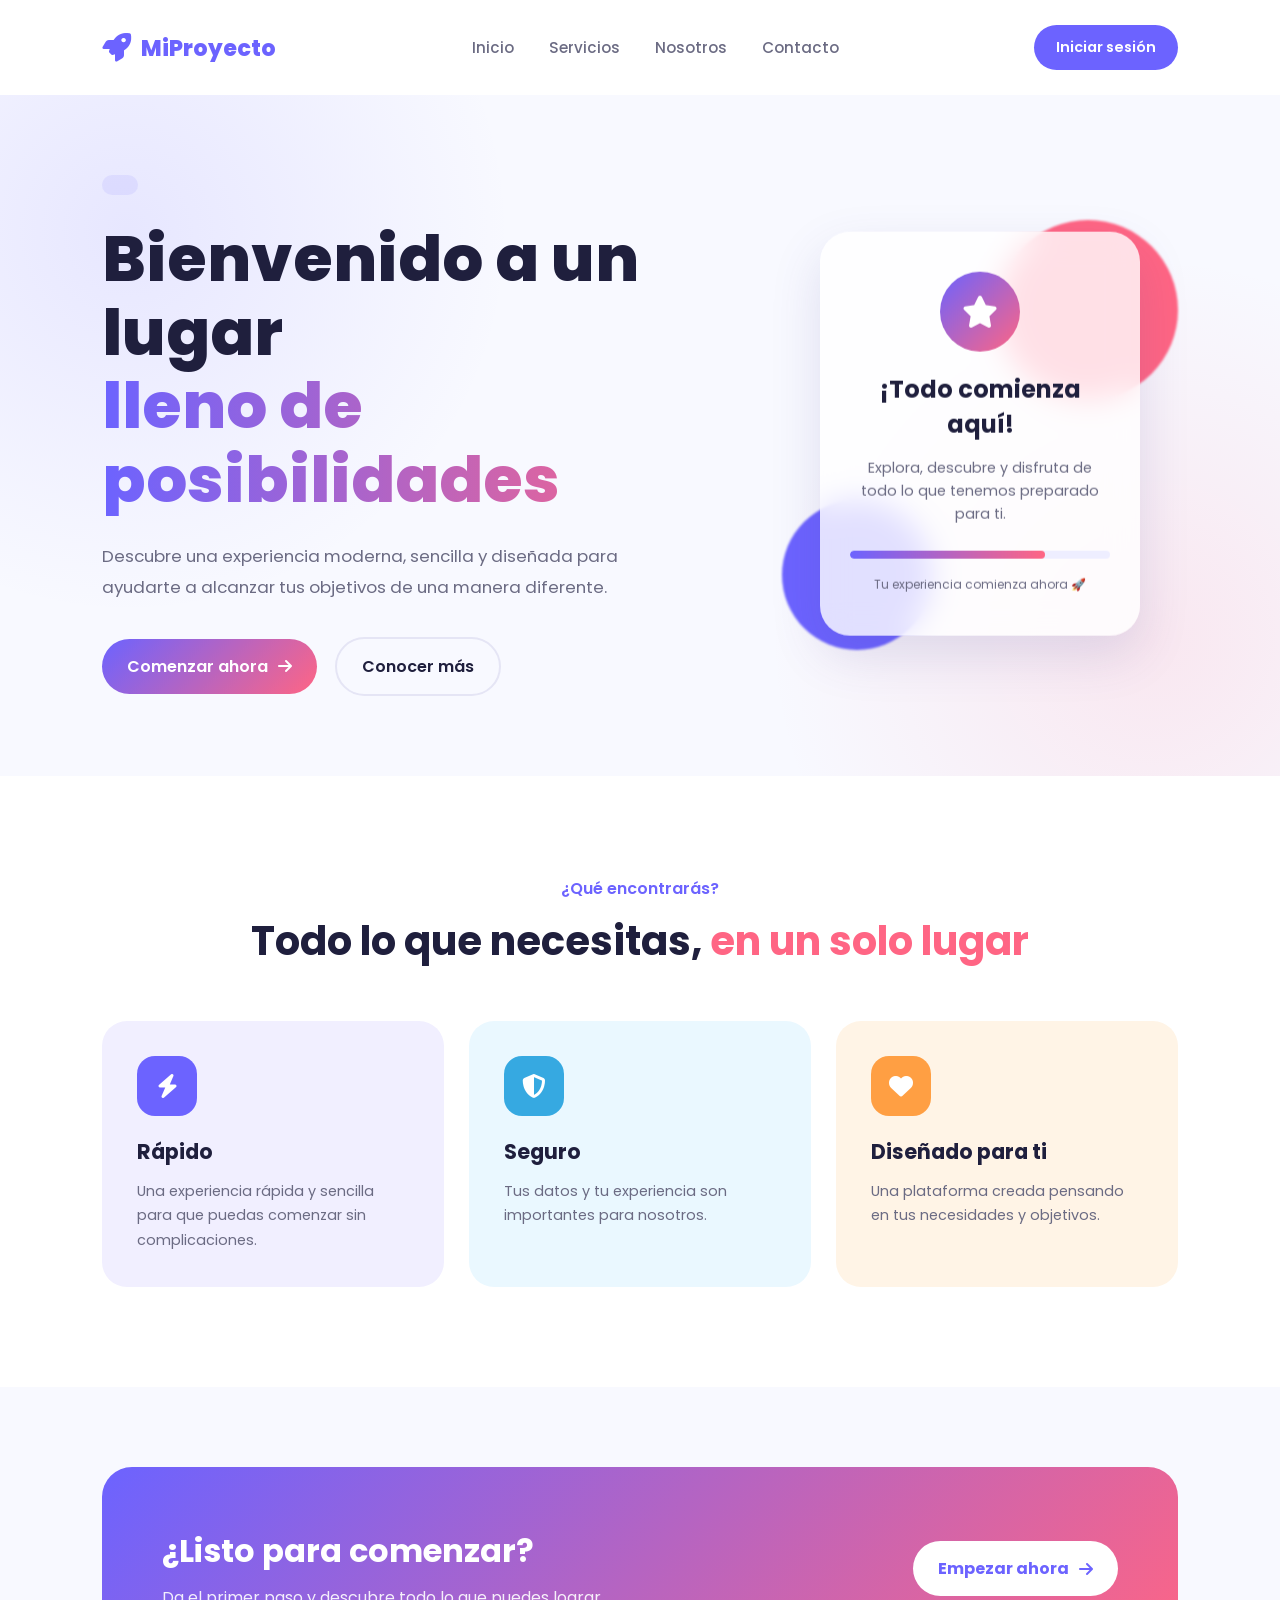
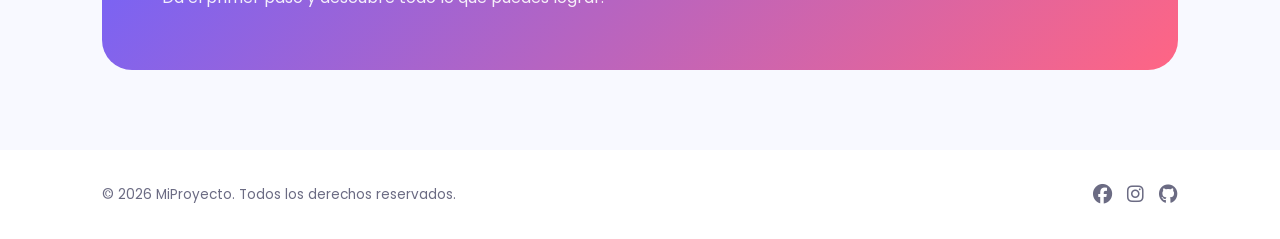
==== public/index.html @ b110fc16 "[Feature] Agrega version v1.0 de servidor web con python" ====
<!DOCTYPE html>
<html lang="es">
<head>
    <meta charset="UTF-8">
    <meta name="viewport" content="width=device-width, initial-scale=1.0">

    <title>Bienvenido</title>

    <!-- Google Fonts -->
    <link rel="preconnect" href="https://fonts.googleapis.com">
    <link rel="preconnect" href="https://fonts.gstatic.com" crossorigin>
    <link href="https://fonts.googleapis.com/css2?family=Poppins:wght@300;400;500;600;700;800&display=swap" rel="stylesheet">

    <!-- Font Awesome -->
    <link rel="stylesheet" href="https://cdnjs.cloudflare.com/ajax/libs/font-awesome/6.5.2/css/all.min.css">

    <!-- CSS -->
    <link rel="stylesheet" href="style.css">
    
</head>

<body>

    <!-- Barra de navegación -->
    <header class="navbar">

        <a href="#" class="logo">
            <i class="fa-solid fa-rocket"></i>
            MiProyecto
        </a>

        <nav class="nav-links">
            <a href="#inicio">Inicio</a>
            <a href="#servicios">Servicios</a>
            <a href="#nosotros">Nosotros</a>
            <a href="#contacto">Contacto</a>
        </nav>

        <a href="#" class="btn-login">
            Iniciar sesión
        </a>

    </header>


    <!-- Sección principal -->
    <main id="inicio" class="hero">

        <div class="hero-content">

            <span class="welcome-text">
                <i class="fa-solid fa-hand-sparkles"></i>
                ¡Hola! Nos alegra tenerte aquí
            </span>

            <h1>
                Bienvenido a un lugar
                <span>lleno de posibilidades</span>
            </h1>

            <p>
                Descubre una experiencia moderna, sencilla y diseñada para ayudarte
                a alcanzar tus objetivos de una manera diferente.
            </p>

            <div class="hero-buttons">

                <a href="#servicios" class="btn-primary">
                    Comenzar ahora
                    <i class="fa-solid fa-arrow-right"></i>
                </a>

                <a href="#nosotros" class="btn-secondary">
                    Conocer más
                </a>

            </div>

        </div>


        <!-- Tarjeta visual -->
        <div class="hero-card">

            <div class="card-circle circle-one"></div>
            <div class="card-circle circle-two"></div>

            <div class="welcome-card">

                <div class="icon-container">
                    <i class="fa-solid fa-star"></i>
                </div>

                <h2>¡Todo comienza aquí!</h2>

                <p>
                    Explora, descubre y disfruta de todo lo que tenemos preparado para ti.
                </p>

                <div class="progress-container">
                    <div class="progress-bar"></div>
                </div>

                <span class="progress-text">
                    Tu experiencia comienza ahora 🚀
                </span>

            </div>

        </div>

    </main>


    <!-- Sección de características -->
    <section id="servicios" class="features-section">

        <div class="section-title">

            <span>¿Qué encontrarás?</span>

            <h2>
                Todo lo que necesitas,
                <strong>en un solo lugar</strong>
            </h2>

        </div>


        <div class="features-container">

            <article class="feature-card purple">

                <div class="feature-icon">
                    <i class="fa-solid fa-bolt"></i>
                </div>

                <h3>Rápido</h3>

                <p>
                    Una experiencia rápida y sencilla para que puedas comenzar sin complicaciones.
                </p>

            </article>


            <article class="feature-card blue">

                <div class="feature-icon">
                    <i class="fa-solid fa-shield-halved"></i>
                </div>

                <h3>Seguro</h3>

                <p>
                    Tus datos y tu experiencia son importantes para nosotros.
                </p>

            </article>


            <article class="feature-card orange">

                <div class="feature-icon">
                    <i class="fa-solid fa-heart"></i>
                </div>

                <h3>Diseñado para ti</h3>

                <p>
                    Una plataforma creada pensando en tus necesidades y objetivos.
                </p>

            </article>

        </div>

    </section>


    <!-- Sección final -->
    <section id="nosotros" class="cta-section">

        <div>

            <h2>
                ¿Listo para comenzar?
            </h2>

            <p>
                Da el primer paso y descubre todo lo que puedes lograr.
            </p>

        </div>

        <a href="#" class="btn-cta">
            Empezar ahora
            <i class="fa-solid fa-arrow-right"></i>
        </a>

    </section>


    <!-- Footer -->
    <footer id="contacto">

        <p>
            © 2026 MiProyecto. Todos los derechos reservados.
        </p>

        <div class="social-links">

            <a href="#">
                <i class="fa-brands fa-facebook"></i>
            </a>

            <a href="#">
                <i class="fa-brands fa-instagram"></i>
            </a>

            <a href="#">
                <i class="fa-brands fa-github"></i>
            </a>

        </div>

    </footer>
    <script src="script.js"></script>
</body>
</html>
---- public/style.css ----
/* VARIABLES */

:root {

    --color-primary: #6c63ff;
    --color-secondary: #ff6584;
    --color-blue: #36a9e1;
    --color-orange: #ff9f43;

    --color-dark: #1f1f3d;
    --color-text: #6b6b83;
    --color-light: #f8f9ff;
    --color-white: #ffffff;

    --shadow: 0 20px 50px rgba(75, 70, 150, 0.15);

}


   /* RESET */

* {

    margin: 0;
    padding: 0;

    box-sizing: border-box;

}


html {

    scroll-behavior: smooth;

}


body {

    font-family: "Poppins", sans-serif;

    background: var(--color-light);

    color: var(--color-dark);

}


    /* NAVBAR */

.navbar {

    width: 100%;

    padding: 25px 8%;

    display: flex;

    align-items: center;

    justify-content: space-between;

    background: var(--color-white);

}


.logo {

    display: flex;

    align-items: center;

    gap: 10px;

    color: var(--color-primary);

    font-size: 1.4rem;

    font-weight: 800;

    text-decoration: none;

}


.logo i {

    font-size: 1.8rem;

}


.nav-links {

    display: flex;

    gap: 35px;

}


.nav-links a {

    color: var(--color-text);

    text-decoration: none;

    font-size: 0.95rem;

    font-weight: 500;

    transition: 0.3s;

}


.nav-links a:hover {

    color: var(--color-primary);

}


.btn-login {

    padding: 12px 22px;

    border-radius: 30px;

    background: var(--color-primary);

    color: var(--color-white);

    text-decoration: none;

    font-size: 0.9rem;

    font-weight: 600;

    transition: 0.3s;

}


.btn-login:hover {

    transform: translateY(-3px);

    box-shadow: 0 10px 20px rgba(108, 99, 255, 0.3);

}



   /* HERO */


.hero {

    min-height: 650px;

    padding: 80px 8%;

    display: flex;

    align-items: center;

    justify-content: space-between;

    gap: 80px;

    overflow: hidden;

    background:

        radial-gradient(
            circle at 10% 20%,
            rgba(108, 99, 255, 0.12),
            transparent 30%
        ),

        radial-gradient(
            circle at 90% 80%,
            rgba(255, 101, 132, 0.12),
            transparent 30%
        );

}


.hero-content {

    max-width: 600px;

}


.welcome-text {

    display: inline-block;

    margin-bottom: 20px;

    padding: 10px 18px;

    border-radius: 30px;

    color: var(--color-primary);

    background: rgba(108, 99, 255, 0.1);

    font-size: 0.9rem;

    font-weight: 600;

}


.welcome-text i {

    margin-right: 8px;

}


.hero h1 {

    margin-bottom: 25px;

    font-size: clamp(2.5rem, 5vw, 4.5rem);

    line-height: 1.15;

    font-weight: 800;

}


.hero h1 span {

    display: block;

    background: linear-gradient(
        90deg,
        var(--color-primary),
        var(--color-secondary)
    );

    -webkit-background-clip: text;

    -webkit-text-fill-color: transparent;

}


.hero p {

    max-width: 550px;

    margin-bottom: 35px;

    color: var(--color-text);

    font-size: 1.05rem;

    line-height: 1.8;

}



   /* BUTTONS */


.hero-buttons {

    display: flex;

    align-items: center;

    gap: 18px;

}


.btn-primary,
.btn-secondary {

    display: inline-flex;

    align-items: center;

    gap: 10px;

    padding: 15px 25px;

    border-radius: 30px;

    text-decoration: none;

    font-weight: 600;

    transition: 0.3s;

}


.btn-primary {

    color: var(--color-white);

    background: linear-gradient(
        135deg,
        var(--color-primary),
        var(--color-secondary)
    );

}


.btn-primary:hover {

    transform: translateY(-5px);

    box-shadow: 0 15px 25px rgba(108, 99, 255, 0.3);

}


.btn-secondary {

    color: var(--color-dark);

    border: 2px solid #e5e5f5;

}


.btn-secondary:hover {

    background: var(--color-white);

    transform: translateY(-5px);

}



   /* HERO CARD */


.hero-card {

    position: relative;

    width: 430px;

    height: 430px;

    display: flex;

    align-items: center;

    justify-content: center;

}


.welcome-card {

    position: relative;

    z-index: 2;

    width: 320px;

    padding: 40px 30px;

    text-align: center;

    border-radius: 30px;

    background: rgba(255, 255, 255, 0.8);

    backdrop-filter: blur(15px);

    box-shadow: var(--shadow);

}


.icon-container {

    width: 80px;

    height: 80px;

    margin: 0 auto 20px;

    display: flex;

    align-items: center;

    justify-content: center;

    border-radius: 50%;

    color: var(--color-white);

    font-size: 2rem;

    background: linear-gradient(
        135deg,
        var(--color-primary),
        var(--color-secondary)
    );

}


.welcome-card h2 {

    margin-bottom: 15px;

    font-size: 1.5rem;

}


.welcome-card p {

    margin-bottom: 25px;

    color: var(--color-text);

    font-size: 0.9rem;

    line-height: 1.6;

}


.progress-container {

    width: 100%;

    height: 8px;

    margin-bottom: 12px;

    overflow: hidden;

    border-radius: 20px;

    background: #eeeeff;

}


.progress-bar {

    width: 75%;

    height: 100%;

    border-radius: 20px;

    background: linear-gradient(
        90deg,
        var(--color-primary),
        var(--color-secondary)
    );

}


.progress-text {

    color: var(--color-text);

    font-size: 0.75rem;

}


.card-circle {

    position: absolute;

    border-radius: 50%;

    filter: blur(1px);

}


.circle-one {

    width: 180px;

    height: 180px;

    top: 0;

    right: 0;

    background: #ff6584;

}


.circle-two {

    width: 150px;

    height: 150px;

    bottom: 0;

    left: 0;

    background: #6c63ff;

}



   /* FEATURES */


.features-section {

    padding: 100px 8%;

    background: var(--color-white);

}


.section-title {

    margin-bottom: 50px;

    text-align: center;

}


.section-title span {

    color: var(--color-primary);

    font-weight: 600;

}


.section-title h2 {

    margin-top: 10px;

    font-size: 2.5rem;

}


.section-title strong {

    color: var(--color-secondary);

}


.features-container {

    display: grid;

    grid-template-columns: repeat(3, 1fr);

    gap: 25px;

}


.feature-card {

    padding: 35px;

    border-radius: 25px;

    transition: 0.3s;

}


.feature-card:hover {

    transform: translateY(-10px);

}


.feature-card.purple {

    background: #f1efff;

}


.feature-card.blue {

    background: #eaf8ff;

}


.feature-card.orange {

    background: #fff4e6;

}


.feature-icon {

    width: 60px;

    height: 60px;

    margin-bottom: 20px;

    display: flex;

    align-items: center;

    justify-content: center;

    border-radius: 18px;

    color: var(--color-white);

    font-size: 1.5rem;

}


.purple .feature-icon {

    background: var(--color-primary);

}


.blue .feature-icon {

    background: var(--color-blue);

}


.orange .feature-icon {

    background: var(--color-orange);

}


.feature-card h3 {

    margin-bottom: 12px;

    font-size: 1.3rem;

}


.feature-card p {

    color: var(--color-text);

    line-height: 1.7;

    font-size: 0.9rem;

}



   /* CTA */


.cta-section {

    margin: 80px 8%;

    padding: 60px;

    display: flex;

    align-items: center;

    justify-content: space-between;

    gap: 30px;

    border-radius: 30px;

    color: var(--color-white);

    background: linear-gradient(
        135deg,
        var(--color-primary),
        var(--color-secondary)
    );

}


.cta-section h2 {

    margin-bottom: 10px;

    font-size: 2rem;

}


.cta-section p {

    opacity: 0.9;

}


.btn-cta {

    padding: 15px 25px;

    display: inline-flex;

    align-items: center;

    gap: 10px;

    border-radius: 30px;

    color: var(--color-primary);

    background: var(--color-white);

    text-decoration: none;

    font-weight: 700;

    transition: 0.3s;

}


.btn-cta:hover {

    transform: scale(1.05);

}



   /* FOOTER */


footer {

    padding: 30px 8%;

    display: flex;

    align-items: center;

    justify-content: space-between;

    color: var(--color-text);

    background: var(--color-white);

    font-size: 0.85rem;

}


.social-links {

    display: flex;

    gap: 15px;

}


.social-links a {

    color: var(--color-text);

    font-size: 1.2rem;

    transition: 0.3s;

}


.social-links a:hover {

    color: var(--color-primary);

}



   /* RESPONSIVE */


@media (max-width: 900px) {

    .nav-links {

        display: none;

    }


    .hero {

        flex-direction: column;

        text-align: center;

        padding-top: 60px;

    }


    .hero p {

        margin-left: auto;

        margin-right: auto;

    }


    .hero-buttons {

        justify-content: center;

    }


    .features-container {

        grid-template-columns: 1fr;

    }


    .cta-section {

        flex-direction: column;

        text-align: center;

    }

}


@media (max-width: 600px) {

    .navbar {

        padding: 20px;

    }


    .btn-login {

        display: none;

    }


    .hero {

        padding: 60px 20px;

    }


    .hero-card {

        width: 100%;

        height: 380px;

    }


    .welcome-card {

        width: 290px;

    }


    .features-section {

        padding: 70px 20px;

    }


    .section-title h2 {

        font-size: 2rem;

    }


    .cta-section {

        margin: 50px 20px;

        padding: 40px 25px;

    }


    footer {

        flex-direction: column;

        gap: 20px;

        text-align: center;

    }

}


   /* ANIMACIONES AL HACER SCROLL */


.hidden {

    opacity: 0;

    transform: translateY(50px);

    transition: all 0.8s ease;

}


.show {

    opacity: 1;

    transform: translateY(0);

}



   /* BOTÓN VOLVER ARRIBA */


.back-to-top {

    position: fixed;

    right: 25px;

    bottom: 25px;

    width: 50px;

    height: 50px;

    display: flex;

    align-items: center;

    justify-content: center;

    border: none;

    border-radius: 50%;

    color: white;

    background: linear-gradient(
        135deg,
        #6c63ff,
        #ff6584
    );

    font-size: 1.2rem;

    cursor: pointer;

    opacity: 0;

    visibility: hidden;

    transform: translateY(20px);

    transition: 0.3s;

    z-index: 1000;

}


.back-to-top.active {

    opacity: 1;

    visibility: visible;

    transform: translateY(0);

}


.back-to-top:hover {

    transform: translateY(-5px);

    box-shadow: 0 10px 25px rgba(108, 99, 255, 0.4);

}
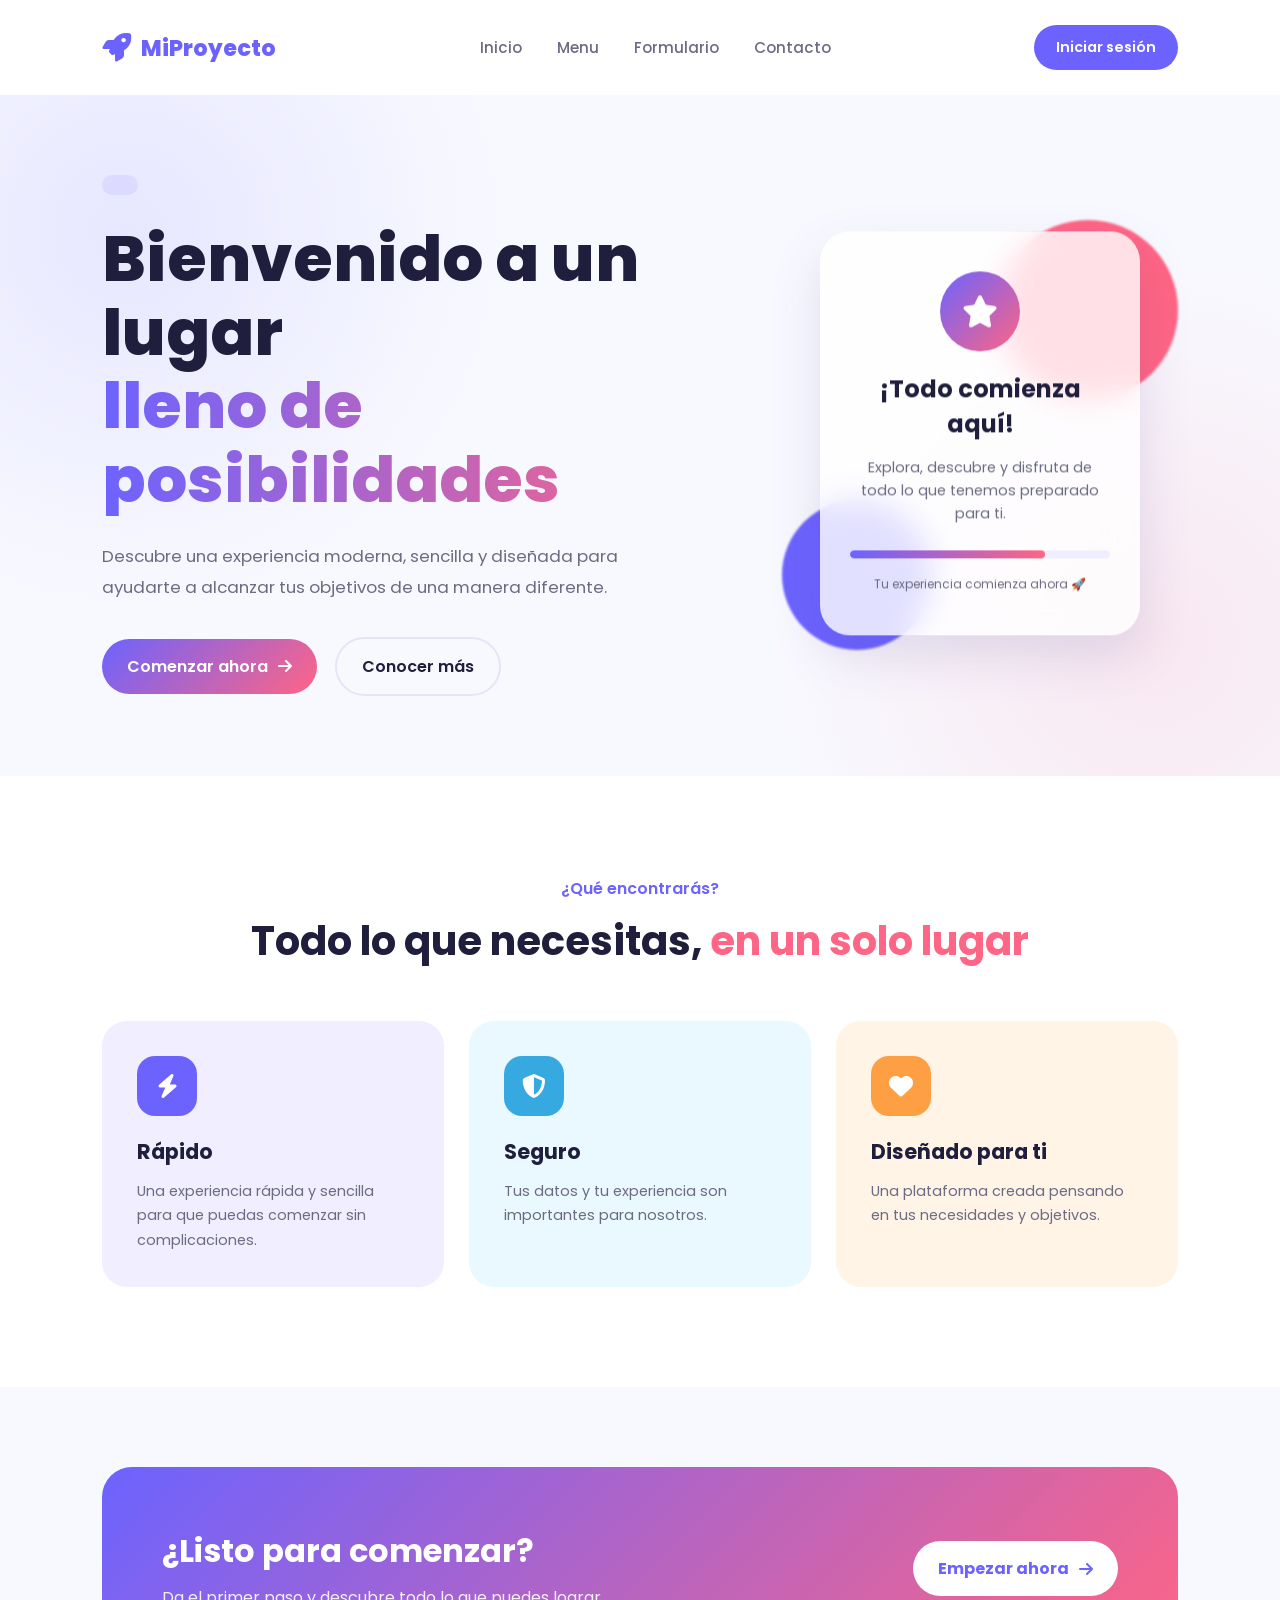
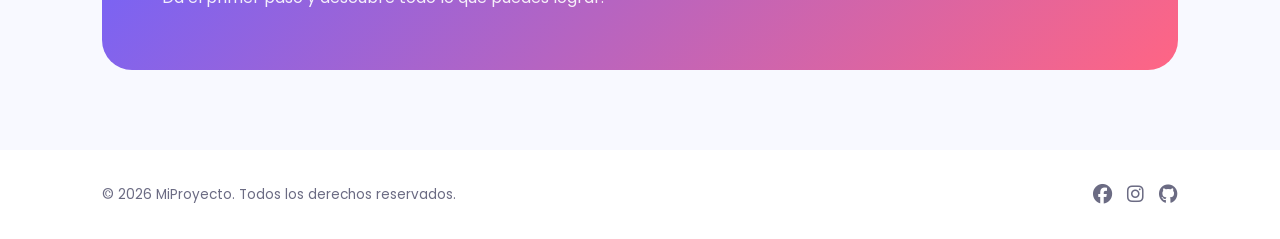
==== commit a5c80e91: "Version 1.0 framework" ====
--- a/public/index.html
+++ b/public/index.html
@@ -15,7 +15,7 @@
     <link rel="stylesheet" href="https://cdnjs.cloudflare.com/ajax/libs/font-awesome/6.5.2/css/all.min.css">
 
     <!-- CSS -->
-    <link rel="stylesheet" href="style.css">
+    <link rel="stylesheet" href="css/style.css">
     
 </head>
 
@@ -31,8 +31,8 @@
 
         <nav class="nav-links">
             <a href="#inicio">Inicio</a>
-            <a href="#servicios">Servicios</a>
-            <a href="#nosotros">Nosotros</a>
+            <a href="menu.html">Menu</a>
+            <a href="post.html">Formulario</a>
             <a href="#contacto">Contacto</a>
         </nav>
 
@@ -225,6 +225,6 @@
         </div>
 
     </footer>
-    <script src="script.js"></script>
+    <script src="js/script.js"></script>
 </body>
 </html>
--- a/public/css/style.css
+++ b/public/css/style.css
@@ -0,0 +1,1043 @@
+   /* VARIABLES */
+
+:root {
+
+    --color-primary: #6c63ff;
+    --color-secondary: #ff6584;
+    --color-blue: #36a9e1;
+    --color-orange: #ff9f43;
+
+    --color-dark: #1f1f3d;
+    --color-text: #6b6b83;
+    --color-light: #f8f9ff;
+    --color-white: #ffffff;
+
+    --shadow: 0 20px 50px rgba(75, 70, 150, 0.15);
+
+}
+
+
+   /* RESET */
+
+* {
+
+    margin: 0;
+    padding: 0;
+
+    box-sizing: border-box;
+
+}
+
+
+html {
+
+    scroll-behavior: smooth;
+
+}
+
+
+body {
+
+    font-family: "Poppins", sans-serif;
+
+    background: var(--color-light);
+
+    color: var(--color-dark);
+
+}
+
+
+    /* NAVBAR */
+
+.navbar {
+
+    width: 100%;
+
+    padding: 25px 8%;
+
+    display: flex;
+
+    align-items: center;
+
+    justify-content: space-between;
+
+    background: var(--color-white);
+
+}
+
+
+.logo {
+
+    display: flex;
+
+    align-items: center;
+
+    gap: 10px;
+
+    color: var(--color-primary);
+
+    font-size: 1.4rem;
+
+    font-weight: 800;
+
+    text-decoration: none;
+
+}
+
+
+.logo i {
+
+    font-size: 1.8rem;
+
+}
+
+
+.nav-links {
+
+    display: flex;
+
+    gap: 35px;
+
+}
+
+
+.nav-links a {
+
+    color: var(--color-text);
+
+    text-decoration: none;
+
+    font-size: 0.95rem;
+
+    font-weight: 500;
+
+    transition: 0.3s;
+
+}
+
+
+.nav-links a:hover {
+
+    color: var(--color-primary);
+
+}
+
+
+.btn-login {
+
+    padding: 12px 22px;
+
+    border-radius: 30px;
+
+    background: var(--color-primary);
+
+    color: var(--color-white);
+
+    text-decoration: none;
+
+    font-size: 0.9rem;
+
+    font-weight: 600;
+
+    transition: 0.3s;
+
+}
+
+
+.btn-login:hover {
+
+    transform: translateY(-3px);
+
+    box-shadow: 0 10px 20px rgba(108, 99, 255, 0.3);
+
+}
+
+
+
+   /* HERO */
+
+
+.hero {
+
+    min-height: 650px;
+
+    padding: 80px 8%;
+
+    display: flex;
+
+    align-items: center;
+
+    justify-content: space-between;
+
+    gap: 80px;
+
+    overflow: hidden;
+
+    background:
+
+        radial-gradient(
+            circle at 10% 20%,
+            rgba(108, 99, 255, 0.12),
+            transparent 30%
+        ),
+
+        radial-gradient(
+            circle at 90% 80%,
+            rgba(255, 101, 132, 0.12),
+            transparent 30%
+        );
+
+}
+
+
+.hero-content {
+
+    max-width: 600px;
+
+}
+
+
+.welcome-text {
+
+    display: inline-block;
+
+    margin-bottom: 20px;
+
+    padding: 10px 18px;
+
+    border-radius: 30px;
+
+    color: var(--color-primary);
+
+    background: rgba(108, 99, 255, 0.1);
+
+    font-size: 0.9rem;
+
+    font-weight: 600;
+
+}
+
+
+.welcome-text i {
+
+    margin-right: 8px;
+
+}
+
+
+.hero h1 {
+
+    margin-bottom: 25px;
+
+    font-size: clamp(2.5rem, 5vw, 4.5rem);
+
+    line-height: 1.15;
+
+    font-weight: 800;
+
+}
+
+
+.hero h1 span {
+
+    display: block;
+
+    background: linear-gradient(
+        90deg,
+        var(--color-primary),
+        var(--color-secondary)
+    );
+
+    -webkit-background-clip: text;
+
+    -webkit-text-fill-color: transparent;
+
+}
+
+
+.hero p {
+
+    max-width: 550px;
+
+    margin-bottom: 35px;
+
+    color: var(--color-text);
+
+    font-size: 1.05rem;
+
+    line-height: 1.8;
+
+}
+
+
+
+   /* BUTTONS */
+
+
+.hero-buttons {
+
+    display: flex;
+
+    align-items: center;
+
+    gap: 18px;
+
+}
+
+
+.btn-primary,
+.btn-secondary {
+
+    display: inline-flex;
+
+    align-items: center;
+
+    gap: 10px;
+
+    padding: 15px 25px;
+
+    border-radius: 30px;
+
+    text-decoration: none;
+
+    font-weight: 600;
+
+    transition: 0.3s;
+
+}
+
+
+.btn-primary {
+
+    color: var(--color-white);
+
+    background: linear-gradient(
+        135deg,
+        var(--color-primary),
+        var(--color-secondary)
+    );
+
+}
+
+
+.btn-primary:hover {
+
+    transform: translateY(-5px);
+
+    box-shadow: 0 15px 25px rgba(108, 99, 255, 0.3);
+
+}
+
+
+.btn-secondary {
+
+    color: var(--color-dark);
+
+    border: 2px solid #e5e5f5;
+
+}
+
+
+.btn-secondary:hover {
+
+    background: var(--color-white);
+
+    transform: translateY(-5px);
+
+}
+
+
+
+   /* HERO CARD */
+
+
+.hero-card {
+
+    position: relative;
+
+    width: 430px;
+
+    height: 430px;
+
+    display: flex;
+
+    align-items: center;
+
+    justify-content: center;
+
+}
+
+
+.welcome-card {
+
+    position: relative;
+
+    z-index: 2;
+
+    width: 320px;
+
+    padding: 40px 30px;
+
+    text-align: center;
+
+    border-radius: 30px;
+
+    background: rgba(255, 255, 255, 0.8);
+
+    backdrop-filter: blur(15px);
+
+    box-shadow: var(--shadow);
+
+}
+
+
+.icon-container {
+
+    width: 80px;
+
+    height: 80px;
+
+    margin: 0 auto 20px;
+
+    display: flex;
+
+    align-items: center;
+
+    justify-content: center;
+
+    border-radius: 50%;
+
+    color: var(--color-white);
+
+    font-size: 2rem;
+
+    background: linear-gradient(
+        135deg,
+        var(--color-primary),
+        var(--color-secondary)
+    );
+
+}
+
+
+.welcome-card h2 {
+
+    margin-bottom: 15px;
+
+    font-size: 1.5rem;
+
+}
+
+
+.welcome-card p {
+
+    margin-bottom: 25px;
+
+    color: var(--color-text);
+
+    font-size: 0.9rem;
+
+    line-height: 1.6;
+
+}
+
+
+.progress-container {
+
+    width: 100%;
+
+    height: 8px;
+
+    margin-bottom: 12px;
+
+    overflow: hidden;
+
+    border-radius: 20px;
+
+    background: #eeeeff;
+
+}
+
+
+.progress-bar {
+
+    width: 75%;
+
+    height: 100%;
+
+    border-radius: 20px;
+
+    background: linear-gradient(
+        90deg,
+        var(--color-primary),
+        var(--color-secondary)
+    );
+
+}
+
+
+.progress-text {
+
+    color: var(--color-text);
+
+    font-size: 0.75rem;
+
+}
+
+
+.card-circle {
+
+    position: absolute;
+
+    border-radius: 50%;
+
+    filter: blur(1px);
+
+}
+
+
+.circle-one {
+
+    width: 180px;
+
+    height: 180px;
+
+    top: 0;
+
+    right: 0;
+
+    background: #ff6584;
+
+}
+
+
+.circle-two {
+
+    width: 150px;
+
+    height: 150px;
+
+    bottom: 0;
+
+    left: 0;
+
+    background: #6c63ff;
+
+}
+
+
+
+   /* FEATURES */
+
+
+.features-section {
+
+    padding: 100px 8%;
+
+    background: var(--color-white);
+
+}
+
+
+.section-title {
+
+    margin-bottom: 50px;
+
+    text-align: center;
+
+}
+
+
+.section-title span {
+
+    color: var(--color-primary);
+
+    font-weight: 600;
+
+}
+
+
+.section-title h2 {
+
+    margin-top: 10px;
+
+    font-size: 2.5rem;
+
+}
+
+
+.section-title strong {
+
+    color: var(--color-secondary);
+
+}
+
+
+.features-container {
+
+    display: grid;
+
+    grid-template-columns: repeat(3, 1fr);
+
+    gap: 25px;
+
+}
+
+
+.feature-card {
+
+    padding: 35px;
+
+    border-radius: 25px;
+
+    transition: 0.3s;
+
+}
+
+
+.feature-card:hover {
+
+    transform: translateY(-10px);
+
+}
+
+
+.feature-card.purple {
+
+    background: #f1efff;
+
+}
+
+
+.feature-card.blue {
+
+    background: #eaf8ff;
+
+}
+
+
+.feature-card.orange {
+
+    background: #fff4e6;
+
+}
+
+
+.feature-icon {
+
+    width: 60px;
+
+    height: 60px;
+
+    margin-bottom: 20px;
+
+    display: flex;
+
+    align-items: center;
+
+    justify-content: center;
+
+    border-radius: 18px;
+
+    color: var(--color-white);
+
+    font-size: 1.5rem;
+
+}
+
+
+.purple .feature-icon {
+
+    background: var(--color-primary);
+
+}
+
+
+.blue .feature-icon {
+
+    background: var(--color-blue);
+
+}
+
+
+.orange .feature-icon {
+
+    background: var(--color-orange);
+
+}
+
+
+.feature-card h3 {
+
+    margin-bottom: 12px;
+
+    font-size: 1.3rem;
+
+}
+
+
+.feature-card p {
+
+    color: var(--color-text);
+
+    line-height: 1.7;
+
+    font-size: 0.9rem;
+
+}
+
+
+
+   /* CTA */
+
+
+.cta-section {
+
+    margin: 80px 8%;
+
+    padding: 60px;
+
+    display: flex;
+
+    align-items: center;
+
+    justify-content: space-between;
+
+    gap: 30px;
+
+    border-radius: 30px;
+
+    color: var(--color-white);
+
+    background: linear-gradient(
+        135deg,
+        var(--color-primary),
+        var(--color-secondary)
+    );
+
+}
+
+
+.cta-section h2 {
+
+    margin-bottom: 10px;
+
+    font-size: 2rem;
+
+}
+
+
+.cta-section p {
+
+    opacity: 0.9;
+
+}
+
+
+.btn-cta {
+
+    padding: 15px 25px;
+
+    display: inline-flex;
+
+    align-items: center;
+
+    gap: 10px;
+
+    border-radius: 30px;
+
+    color: var(--color-primary);
+
+    background: var(--color-white);
+
+    text-decoration: none;
+
+    font-weight: 700;
+
+    transition: 0.3s;
+
+}
+
+
+.btn-cta:hover {
+
+    transform: scale(1.05);
+
+}
+
+
+
+   /* FOOTER */
+
+
+footer {
+
+    padding: 30px 8%;
+
+    display: flex;
+
+    align-items: center;
+
+    justify-content: space-between;
+
+    color: var(--color-text);
+
+    background: var(--color-white);
+
+    font-size: 0.85rem;
+
+}
+
+
+.social-links {
+
+    display: flex;
+
+    gap: 15px;
+
+}
+
+
+.social-links a {
+
+    color: var(--color-text);
+
+    font-size: 1.2rem;
+
+    transition: 0.3s;
+
+}
+
+
+.social-links a:hover {
+
+    color: var(--color-primary);
+
+}
+
+
+
+   /* RESPONSIVE */
+
+
+@media (max-width: 900px) {
+
+    .nav-links {
+
+        display: none;
+
+    }
+
+
+    .hero {
+
+        flex-direction: column;
+
+        text-align: center;
+
+        padding-top: 60px;
+
+    }
+
+
+    .hero p {
+
+        margin-left: auto;
+
+        margin-right: auto;
+
+    }
+
+
+    .hero-buttons {
+
+        justify-content: center;
+
+    }
+
+
+    .features-container {
+
+        grid-template-columns: 1fr;
+
+    }
+
+
+    .cta-section {
+
+        flex-direction: column;
+
+        text-align: center;
+
+    }
+
+}
+
+
+@media (max-width: 600px) {
+
+    .navbar {
+
+        padding: 20px;
+
+    }
+
+
+    .btn-login {
+
+        display: none;
+
+    }
+
+
+    .hero {
+
+        padding: 60px 20px;
+
+    }
+
+
+    .hero-card {
+
+        width: 100%;
+
+        height: 380px;
+
+    }
+
+
+    .welcome-card {
+
+        width: 290px;
+
+    }
+
+
+    .features-section {
+
+        padding: 70px 20px;
+
+    }
+
+
+    .section-title h2 {
+
+        font-size: 2rem;
+
+    }
+
+
+    .cta-section {
+
+        margin: 50px 20px;
+
+        padding: 40px 25px;
+
+    }
+
+
+    footer {
+
+        flex-direction: column;
+
+        gap: 20px;
+
+        text-align: center;
+
+    }
+
+}
+
+
+   /* ANIMACIONES AL HACER SCROLL */
+
+
+.hidden {
+
+    opacity: 0;
+
+    transform: translateY(50px);
+
+    transition: all 0.8s ease;
+
+}
+
+
+.show {
+
+    opacity: 1;
+
+    transform: translateY(0);
+
+}
+
+
+
+   /* BOTÓN VOLVER ARRIBA */
+
+
+.back-to-top {
+
+    position: fixed;
+
+    right: 25px;
+
+    bottom: 25px;
+
+    width: 50px;
+
+    height: 50px;
+
+    display: flex;
+
+    align-items: center;
+
+    justify-content: center;
+
+    border: none;
+
+    border-radius: 50%;
+
+    color: white;
+
+    background: linear-gradient(
+        135deg,
+        #6c63ff,
+        #ff6584
+    );
+
+    font-size: 1.2rem;
+
+    cursor: pointer;
+
+    opacity: 0;
+
+    visibility: hidden;
+
+    transform: translateY(20px);
+
+    transition: 0.3s;
+
+    z-index: 1000;
+
+}
+
+
+.back-to-top.active {
+
+    opacity: 1;
+
+    visibility: visible;
+
+    transform: translateY(0);
+
+}
+
+
+.back-to-top:hover {
+
+    transform: translateY(-5px);
+
+    box-shadow: 0 10px 25px rgba(108, 99, 255, 0.4);
+
+}
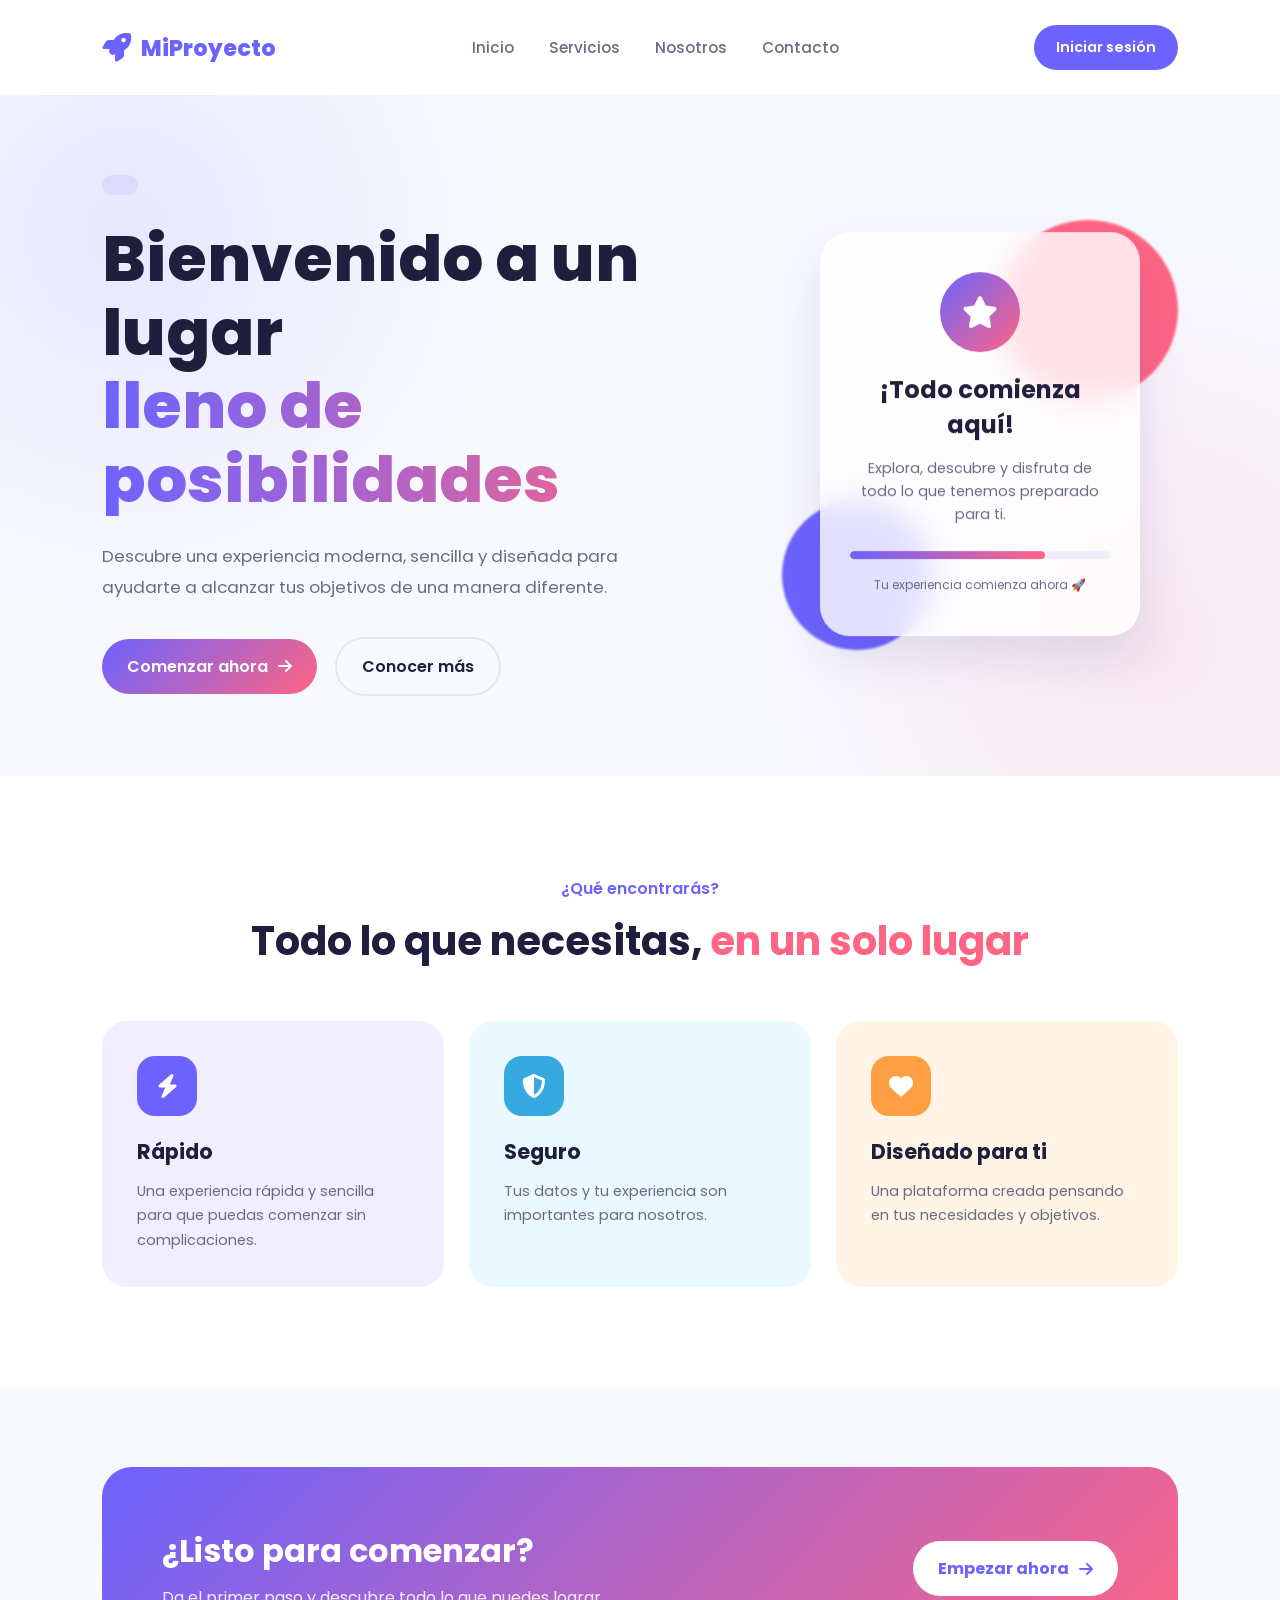
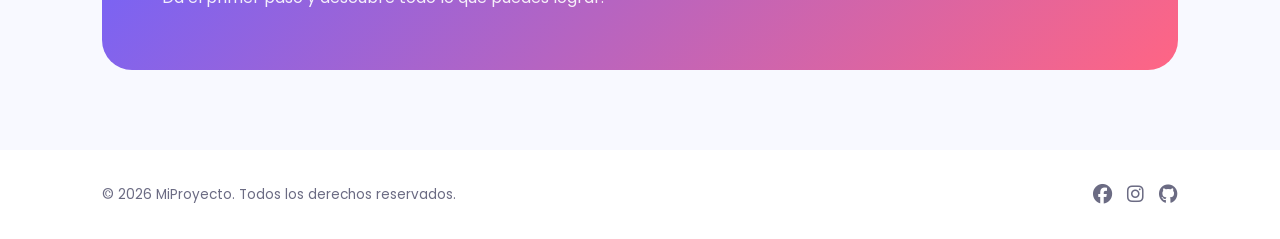
==== commit 459ac54d: "cambios" ====
--- a/public/index.html
+++ b/public/index.html
@@ -31,8 +31,8 @@
 
         <nav class="nav-links">
             <a href="#inicio">Inicio</a>
-            <a href="menu.html">Menu</a>
-            <a href="post.html">Formulario</a>
+            <a href="#servicios">Servicios</a>
+            <a href="#nosotros">Nosotros</a>
             <a href="#contacto">Contacto</a>
         </nav>
 
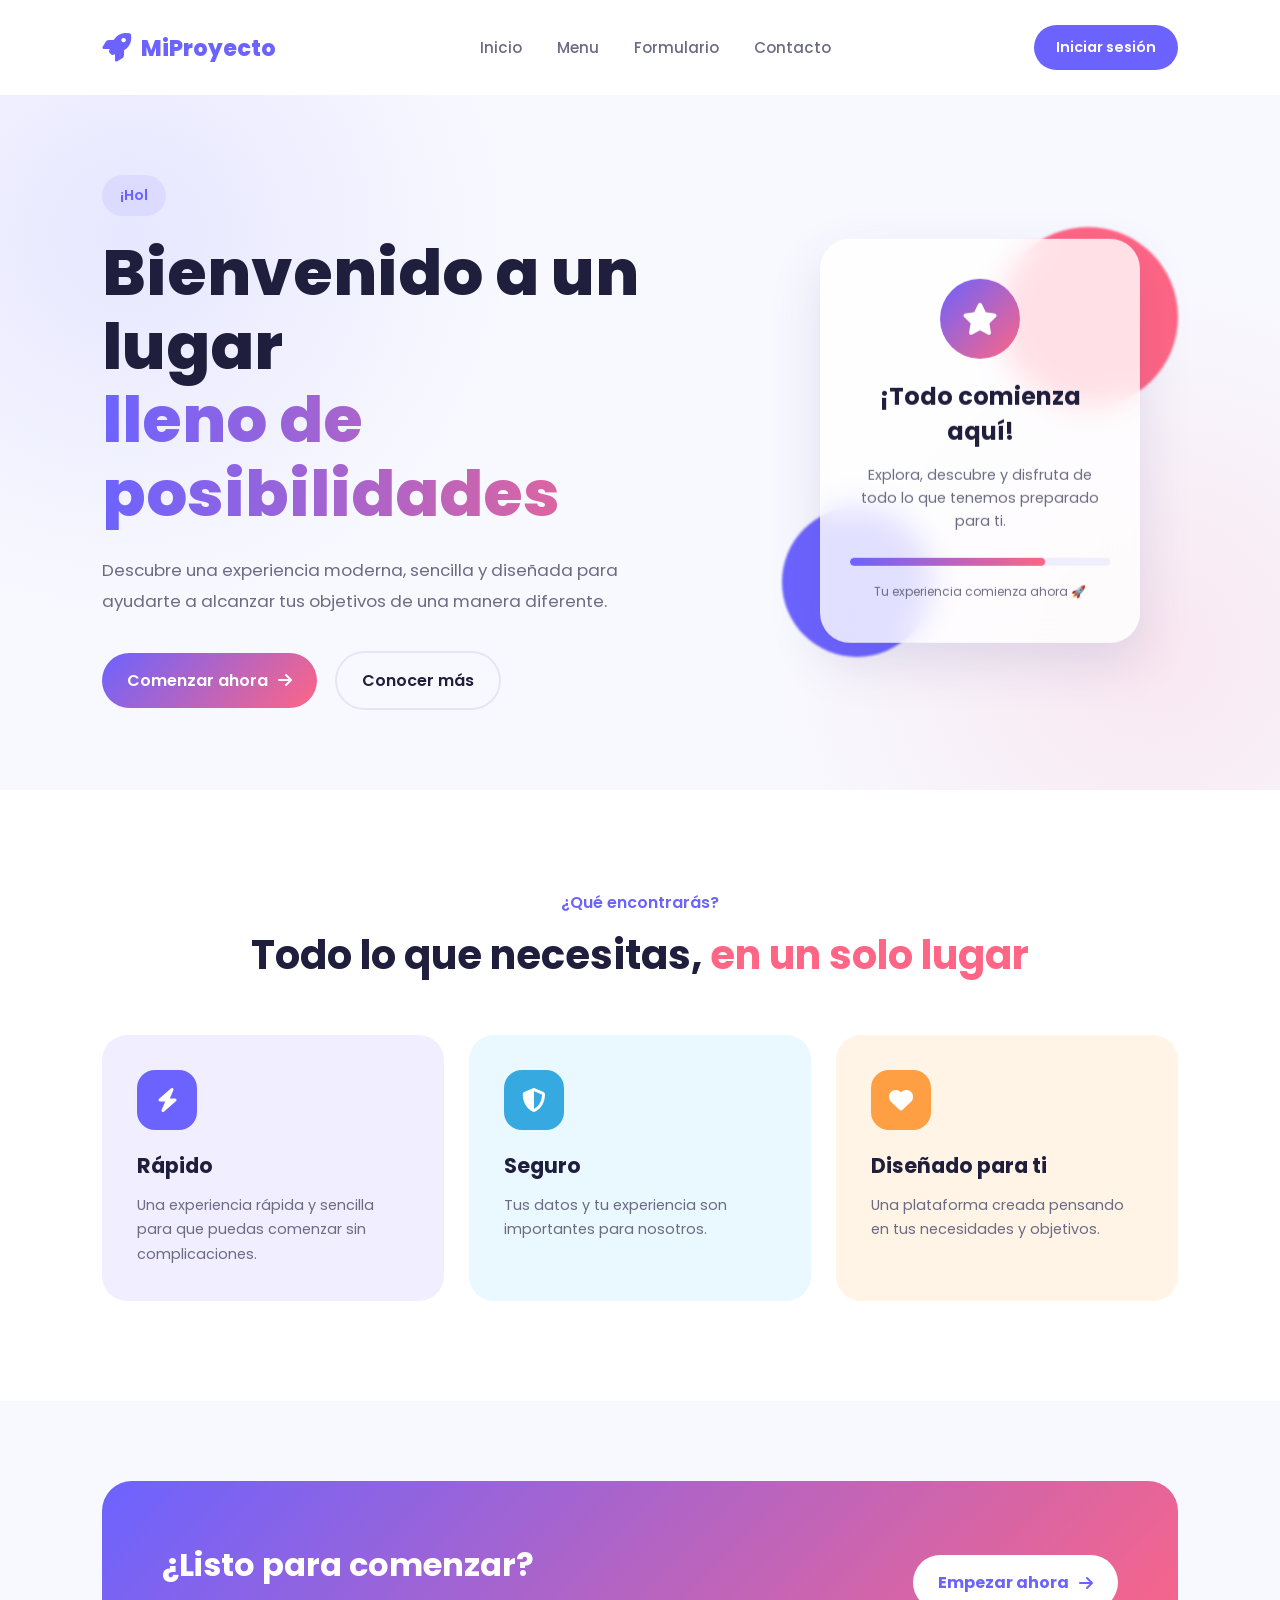
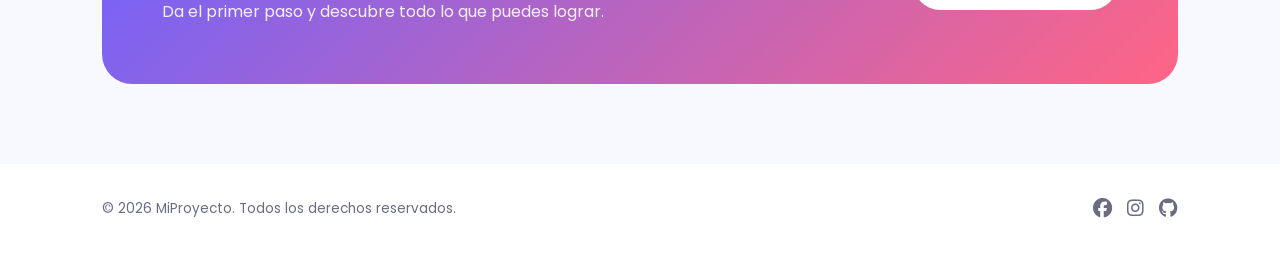
==== commit d8e08c66: "''version' version 1.0 funcional del framework" ====
--- a/public/index.html
+++ b/public/index.html
@@ -1,230 +1,180 @@
-<!DOCTYPE html>
+<!doctype html>
 <html lang="es">
-<head>
-    <meta charset="UTF-8">
-    <meta name="viewport" content="width=device-width, initial-scale=1.0">
+  <head>
+    <meta charset="UTF-8" />
+    <meta name="viewport" content="width=device-width, initial-scale=1.0" />
 
     <title>Bienvenido</title>
 
     <!-- Google Fonts -->
-    <link rel="preconnect" href="https://fonts.googleapis.com">
-    <link rel="preconnect" href="https://fonts.gstatic.com" crossorigin>
-    <link href="https://fonts.googleapis.com/css2?family=Poppins:wght@300;400;500;600;700;800&display=swap" rel="stylesheet">
+    <link rel="preconnect" href="https://fonts.googleapis.com" />
+    <link rel="preconnect" href="https://fonts.gstatic.com" crossorigin />
+    <link
+      href="https://fonts.googleapis.com/css2?family=Poppins:wght@300;400;500;600;700;800&display=swap"
+      rel="stylesheet"
+    />
 
     <!-- Font Awesome -->
-    <link rel="stylesheet" href="https://cdnjs.cloudflare.com/ajax/libs/font-awesome/6.5.2/css/all.min.css">
+    <link
+      rel="stylesheet"
+      href="https://cdnjs.cloudflare.com/ajax/libs/font-awesome/6.5.2/css/all.min.css"
+    />
 
     <!-- CSS -->
-    <link rel="stylesheet" href="css/style.css">
-    
-</head>
+    <link rel="stylesheet" href="css/style.css" />
+  </head>
 
-<body>
-
+  <body>
     <!-- Barra de navegación -->
     <header class="navbar">
+      <a href="#" class="logo">
+        <i class="fa-solid fa-rocket"></i>
+        MiProyecto
+      </a>
 
-        <a href="#" class="logo">
-            <i class="fa-solid fa-rocket"></i>
-            MiProyecto
-        </a>
+      <nav class="nav-links">
+        <a href="#inicio">Inicio</a>
+        <a href="menu.html">Menu</a>
+        <a href="post.html">Formulario</a>
+        <a href="#contacto">Contacto</a>
+      </nav>
 
-        <nav class="nav-links">
-            <a href="#inicio">Inicio</a>
-            <a href="#servicios">Servicios</a>
-            <a href="#nosotros">Nosotros</a>
-            <a href="#contacto">Contacto</a>
-        </nav>
-
-        <a href="#" class="btn-login">
-            Iniciar sesión
-        </a>
-
+      <a href="#" class="btn-login"> Iniciar sesión </a>
     </header>
-
 
     <!-- Sección principal -->
     <main id="inicio" class="hero">
+      <div class="hero-content">
+        <span class="welcome-text">
+          <i class="fa-solid fa-hand-sparkles"></i>
+          ¡Hola! Nos alegra tenerte aquí
+        </span>
 
-        <div class="hero-content">
+        <h1>
+          Bienvenido a un lugar
+          <span>lleno de posibilidades</span>
+        </h1>
 
-            <span class="welcome-text">
-                <i class="fa-solid fa-hand-sparkles"></i>
-                ¡Hola! Nos alegra tenerte aquí
-            </span>
+        <p>
+          Descubre una experiencia moderna, sencilla y diseñada para ayudarte a
+          alcanzar tus objetivos de una manera diferente.
+        </p>
 
-            <h1>
-                Bienvenido a un lugar
-                <span>lleno de posibilidades</span>
-            </h1>
+        <div class="hero-buttons">
+          <a href="#servicios" class="btn-primary">
+            Comenzar ahora
+            <i class="fa-solid fa-arrow-right"></i>
+          </a>
 
-            <p>
-                Descubre una experiencia moderna, sencilla y diseñada para ayudarte
-                a alcanzar tus objetivos de una manera diferente.
-            </p>
+          <a href="#nosotros" class="btn-secondary"> Conocer más </a>
+        </div>
+      </div>
 
-            <div class="hero-buttons">
+      <!-- Tarjeta visual -->
+      <div class="hero-card">
+        <div class="card-circle circle-one"></div>
+        <div class="card-circle circle-two"></div>
 
-                <a href="#servicios" class="btn-primary">
-                    Comenzar ahora
-                    <i class="fa-solid fa-arrow-right"></i>
-                </a>
+        <div class="welcome-card">
+          <div class="icon-container">
+            <i class="fa-solid fa-star"></i>
+          </div>
 
-                <a href="#nosotros" class="btn-secondary">
-                    Conocer más
-                </a>
+          <h2>¡Todo comienza aquí!</h2>
 
-            </div>
+          <p>
+            Explora, descubre y disfruta de todo lo que tenemos preparado para
+            ti.
+          </p>
 
+          <div class="progress-container">
+            <div class="progress-bar"></div>
+          </div>
+
+          <span class="progress-text"> Tu experiencia comienza ahora 🚀 </span>
         </div>
-
-
-        <!-- Tarjeta visual -->
-        <div class="hero-card">
-
-            <div class="card-circle circle-one"></div>
-            <div class="card-circle circle-two"></div>
-
-            <div class="welcome-card">
-
-                <div class="icon-container">
-                    <i class="fa-solid fa-star"></i>
-                </div>
-
-                <h2>¡Todo comienza aquí!</h2>
-
-                <p>
-                    Explora, descubre y disfruta de todo lo que tenemos preparado para ti.
-                </p>
-
-                <div class="progress-container">
-                    <div class="progress-bar"></div>
-                </div>
-
-                <span class="progress-text">
-                    Tu experiencia comienza ahora 🚀
-                </span>
-
-            </div>
-
-        </div>
-
+      </div>
     </main>
-
 
     <!-- Sección de características -->
     <section id="servicios" class="features-section">
+      <div class="section-title">
+        <span>¿Qué encontrarás?</span>
 
-        <div class="section-title">
+        <h2>
+          Todo lo que necesitas,
+          <strong>en un solo lugar</strong>
+        </h2>
+      </div>
 
-            <span>¿Qué encontrarás?</span>
+      <div class="features-container">
+        <article class="feature-card purple">
+          <div class="feature-icon">
+            <i class="fa-solid fa-bolt"></i>
+          </div>
 
-            <h2>
-                Todo lo que necesitas,
-                <strong>en un solo lugar</strong>
-            </h2>
+          <h3>Rápido</h3>
 
-        </div>
+          <p>
+            Una experiencia rápida y sencilla para que puedas comenzar sin
+            complicaciones.
+          </p>
+        </article>
 
+        <article class="feature-card blue">
+          <div class="feature-icon">
+            <i class="fa-solid fa-shield-halved"></i>
+          </div>
 
-        <div class="features-container">
+          <h3>Seguro</h3>
 
-            <article class="feature-card purple">
+          <p>Tus datos y tu experiencia son importantes para nosotros.</p>
+        </article>
 
-                <div class="feature-icon">
-                    <i class="fa-solid fa-bolt"></i>
-                </div>
+        <article class="feature-card orange">
+          <div class="feature-icon">
+            <i class="fa-solid fa-heart"></i>
+          </div>
 
-                <h3>Rápido</h3>
+          <h3>Diseñado para ti</h3>
 
-                <p>
-                    Una experiencia rápida y sencilla para que puedas comenzar sin complicaciones.
-                </p>
-
-            </article>
-
-
-            <article class="feature-card blue">
-
-                <div class="feature-icon">
-                    <i class="fa-solid fa-shield-halved"></i>
-                </div>
-
-                <h3>Seguro</h3>
-
-                <p>
-                    Tus datos y tu experiencia son importantes para nosotros.
-                </p>
-
-            </article>
-
-
-            <article class="feature-card orange">
-
-                <div class="feature-icon">
-                    <i class="fa-solid fa-heart"></i>
-                </div>
-
-                <h3>Diseñado para ti</h3>
-
-                <p>
-                    Una plataforma creada pensando en tus necesidades y objetivos.
-                </p>
-
-            </article>
-
-        </div>
-
+          <p>Una plataforma creada pensando en tus necesidades y objetivos.</p>
+        </article>
+      </div>
     </section>
-
 
     <!-- Sección final -->
     <section id="nosotros" class="cta-section">
+      <div>
+        <h2>¿Listo para comenzar?</h2>
 
-        <div>
+        <p>Da el primer paso y descubre todo lo que puedes lograr.</p>
+      </div>
 
-            <h2>
-                ¿Listo para comenzar?
-            </h2>
-
-            <p>
-                Da el primer paso y descubre todo lo que puedes lograr.
-            </p>
-
-        </div>
-
-        <a href="#" class="btn-cta">
-            Empezar ahora
-            <i class="fa-solid fa-arrow-right"></i>
-        </a>
-
+      <a href="#" class="btn-cta">
+        Empezar ahora
+        <i class="fa-solid fa-arrow-right"></i>
+      </a>
     </section>
-
 
     <!-- Footer -->
     <footer id="contacto">
+      <p>© 2026 MiProyecto. Todos los derechos reservados.</p>
 
-        <p>
-            © 2026 MiProyecto. Todos los derechos reservados.
-        </p>
+      <div class="social-links">
+        <a href="#">
+          <i class="fa-brands fa-facebook"></i>
+        </a>
 
-        <div class="social-links">
+        <a href="#">
+          <i class="fa-brands fa-instagram"></i>
+        </a>
 
-            <a href="#">
-                <i class="fa-brands fa-facebook"></i>
-            </a>
-
-            <a href="#">
-                <i class="fa-brands fa-instagram"></i>
-            </a>
-
-            <a href="#">
-                <i class="fa-brands fa-github"></i>
-            </a>
-
-        </div>
-
+        <a href="#">
+          <i class="fa-brands fa-github"></i>
+        </a>
+      </div>
     </footer>
     <script src="js/script.js"></script>
-</body>
-</html>+  </body>
+</html>
